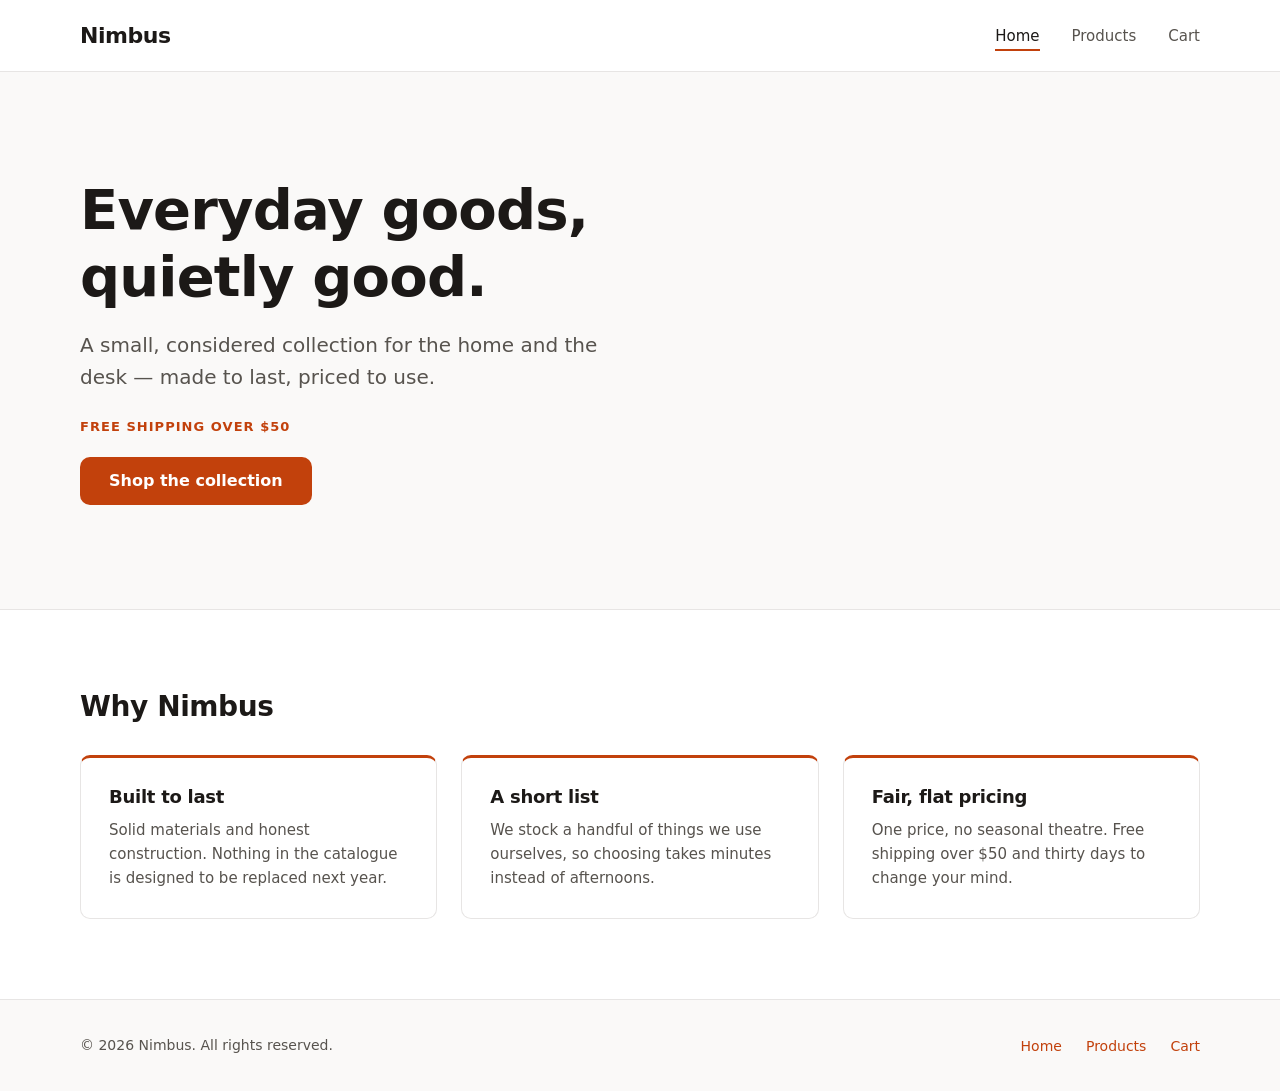
==== index.html @ 05f85e16 "SHOP-1 T1 - Home page and shared layout" ====
<!doctype html>
<html lang="en">
<head>
  <meta charset="utf-8">
  <meta name="viewport" content="width=device-width, initial-scale=1">
  <title>Nimbus — everyday goods, quietly good</title>
  <link rel="stylesheet" href="styles.css">
</head>
<body>
  <a class="skip-link" href="#main">Skip to content</a>

  <header class="site-header">
    <div class="container site-header-inner">
      <a class="brand" href="index.html">Nimbus</a>
      <nav class="site-nav" aria-label="Primary">
        <ul>
          <li><a href="index.html" aria-current="page">Home</a></li>
          <li><a href="products.html">Products</a></li>
          <li><a href="cart.html">Cart</a></li>
        </ul>
      </nav>
    </div>
  </header>

  <main id="main">
    <section class="hero">
      <div class="container hero-inner">
        <h1>Everyday goods, quietly good.</h1>
        <p class="hero-sub">A small, considered collection for the home and the desk — made to last, priced to use.</p>
        <p class="hero-shipping">Free shipping over $50</p>
        <a class="btn btn-primary" href="products.html">Shop the collection</a>
      </div>
    </section>

    <section class="section" aria-labelledby="why-nimbus">
      <div class="container">
        <h2 id="why-nimbus" class="section-title">Why Nimbus</h2>
        <ul class="grid grid-3">
          <li class="card">
            <h3 class="card-title">Built to last</h3>
            <p class="card-body">Solid materials and honest construction. Nothing in the catalogue is designed to be replaced next year.</p>
          </li>
          <li class="card">
            <h3 class="card-title">A short list</h3>
            <p class="card-body">We stock a handful of things we use ourselves, so choosing takes minutes instead of afternoons.</p>
          </li>
          <li class="card">
            <h3 class="card-title">Fair, flat pricing</h3>
            <p class="card-body">One price, no seasonal theatre. Free shipping over $50 and thirty days to change your mind.</p>
          </li>
        </ul>
      </div>
    </section>
  </main>

  <footer class="site-footer">
    <div class="container site-footer-inner">
      <p class="copyright">&copy; 2026 Nimbus. All rights reserved.</p>
      <nav class="footer-nav" aria-label="Footer">
        <ul>
          <li><a href="index.html">Home</a></li>
          <li><a href="products.html">Products</a></li>
          <li><a href="cart.html">Cart</a></li>
        </ul>
      </nav>
    </div>
  </footer>
</body>
</html>
---- styles.css ----
:root {
  --ink: #1c1917;
  --ink-soft: #57534e;
  --line: #e7e5e4;
  --surface: #ffffff;
  --surface-alt: #faf9f8;
  --accent: #c2410c;
  --accent-hover: #9a3412;
  --radius: 10px;
  --step: 1rem;
  --font: system-ui, -apple-system, "Segoe UI", Roboto, "Helvetica Neue", Arial, sans-serif;
}

*,
*::before,
*::after {
  box-sizing: border-box;
}

html {
  -webkit-text-size-adjust: 100%;
}

body {
  margin: 0;
  font-family: var(--font);
  font-size: clamp(1rem, 0.96rem + 0.2vw, 1.0625rem);
  line-height: 1.6;
  color: var(--ink);
  background: var(--surface);
  display: flex;
  flex-direction: column;
  min-height: 100vh;
}

h1,
h2,
h3 {
  line-height: 1.2;
  margin: 0;
  letter-spacing: -0.015em;
}

p {
  margin: 0;
}

ul {
  margin: 0;
  padding: 0;
  list-style: none;
}

a {
  color: var(--accent);
  text-decoration: none;
}

a:hover {
  color: var(--accent-hover);
  text-decoration: underline;
}

:focus-visible {
  outline: 2px solid var(--accent);
  outline-offset: 3px;
  border-radius: 4px;
}

.container {
  width: min(1120px, 100% - 2rem);
  margin-inline: auto;
}

.skip-link {
  position: absolute;
  left: -9999px;
  top: 0;
  padding: 0.625rem 1rem;
  background: var(--surface);
  border: 1px solid var(--line);
  border-radius: var(--radius);
}

.skip-link:focus {
  left: 1rem;
  top: 1rem;
  z-index: 10;
}

.site-header {
  border-bottom: 1px solid var(--line);
  background: var(--surface);
}

.site-header-inner {
  display: flex;
  align-items: center;
  justify-content: space-between;
  gap: 1rem;
  padding-block: 1.125rem;
  flex-wrap: wrap;
}

.brand {
  font-size: 1.375rem;
  font-weight: 700;
  letter-spacing: -0.02em;
  color: var(--ink);
}

.brand:hover {
  color: var(--ink);
  text-decoration: none;
}

.site-nav ul {
  display: flex;
  align-items: center;
  gap: clamp(1rem, 3vw, 2rem);
  flex-wrap: wrap;
}

.site-nav a {
  color: var(--ink-soft);
  font-size: 0.9375rem;
  font-weight: 500;
  padding-block: 0.25rem;
}

.site-nav a:hover {
  color: var(--accent-hover);
}

.site-nav a[aria-current="page"] {
  color: var(--ink);
  border-bottom: 2px solid var(--accent);
}

main {
  flex: 1;
}

.hero {
  background: var(--surface-alt);
  border-bottom: 1px solid var(--line);
}

.hero-inner {
  padding-block: clamp(3rem, 9vw, 6.5rem);
}

.hero h1 {
  font-size: clamp(2rem, 1.4rem + 3.2vw, 3.5rem);
  font-weight: 700;
  max-width: 18ch;
}

.hero-sub {
  margin-top: 1.125rem;
  font-size: clamp(1.0625rem, 1rem + 0.4vw, 1.25rem);
  color: var(--ink-soft);
  max-width: 34rem;
}

.hero-shipping {
  margin-top: 1.5rem;
  color: var(--accent);
  font-size: 0.8125rem;
  font-weight: 600;
  letter-spacing: 0.08em;
  text-transform: uppercase;
}

.btn {
  display: inline-block;
  margin-top: 1.25rem;
  padding: 0.8125rem 1.75rem;
  border: 1px solid transparent;
  border-radius: var(--radius);
  font-size: 1rem;
  font-weight: 600;
  line-height: 1.2;
  cursor: pointer;
}

.btn:hover {
  text-decoration: none;
}

.btn-primary {
  background: var(--accent);
  color: var(--surface);
}

.btn-primary:hover {
  background: var(--accent-hover);
  color: var(--surface);
}

.btn-primary:active {
  background: var(--accent-hover);
}

.section {
  padding-block: clamp(3rem, 7vw, 5rem);
}

.section-title {
  font-size: clamp(1.375rem, 1.2rem + 0.8vw, 1.75rem);
  font-weight: 700;
}

.grid {
  display: grid;
  gap: 1.5rem;
  margin-top: 2rem;
}

.grid-3 {
  grid-template-columns: repeat(auto-fit, minmax(15rem, 1fr));
}

.card {
  padding: 1.75rem;
  background: var(--surface);
  border: 1px solid var(--line);
  border-top: 3px solid var(--accent);
  border-radius: var(--radius);
}

.card-title {
  font-size: 1.125rem;
  font-weight: 600;
}

.card-body {
  margin-top: 0.625rem;
  color: var(--ink-soft);
  font-size: 0.9375rem;
}

.site-footer {
  border-top: 1px solid var(--line);
  background: var(--surface-alt);
}

.site-footer-inner {
  display: flex;
  align-items: center;
  justify-content: space-between;
  gap: 1rem;
  padding-block: 2rem;
  flex-wrap: wrap;
}

.copyright {
  color: var(--ink-soft);
  font-size: 0.875rem;
}

.footer-nav ul {
  display: flex;
  gap: 1.5rem;
  flex-wrap: wrap;
}

.footer-nav a {
  font-size: 0.875rem;
}

@media (max-width: 640px) {
  .site-header-inner {
    flex-direction: column;
    align-items: flex-start;
    gap: 0.75rem;
  }

  .site-nav ul {
    gap: 1.25rem;
  }

  .grid {
    gap: 1rem;
  }

  .card {
    padding: 1.25rem;
  }

  .site-footer-inner {
    flex-direction: column;
    align-items: flex-start;
  }
}
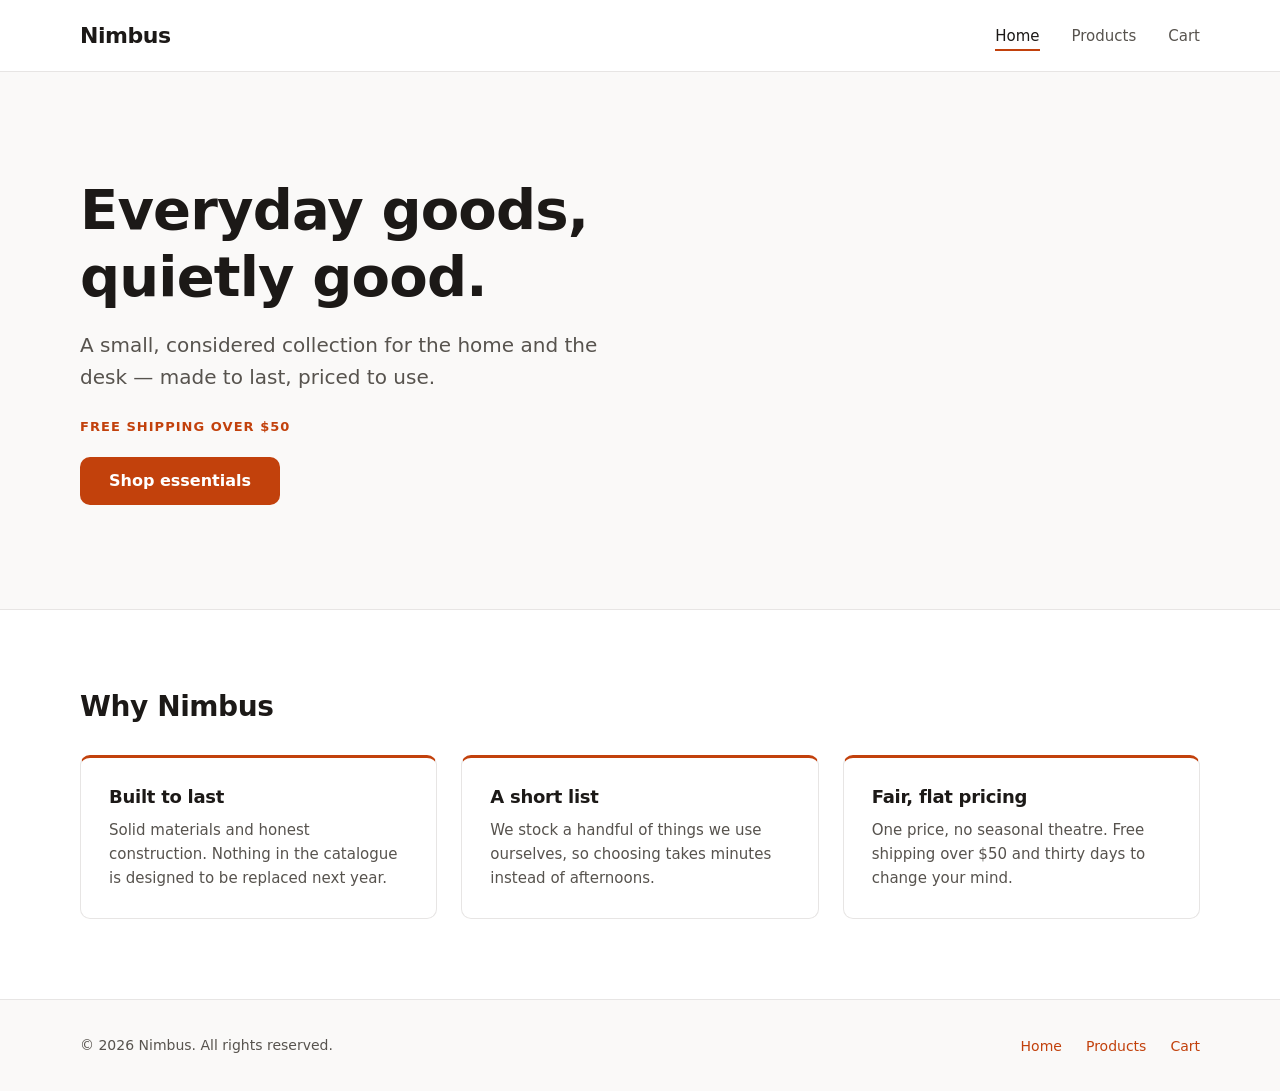
==== commit 3b9bbad1: "SHOP-1 Address review comments" ====
--- a/index.html
+++ b/index.html
@@ -28,7 +28,7 @@
         <h1>Everyday goods, quietly good.</h1>
         <p class="hero-sub">A small, considered collection for the home and the desk — made to last, priced to use.</p>
         <p class="hero-shipping">Free shipping over $50</p>
-        <a class="btn btn-primary" href="products.html">Shop the collection</a>
+        <a class="btn btn-primary" href="products.html">Shop essentials</a>
       </div>
     </section>
 
